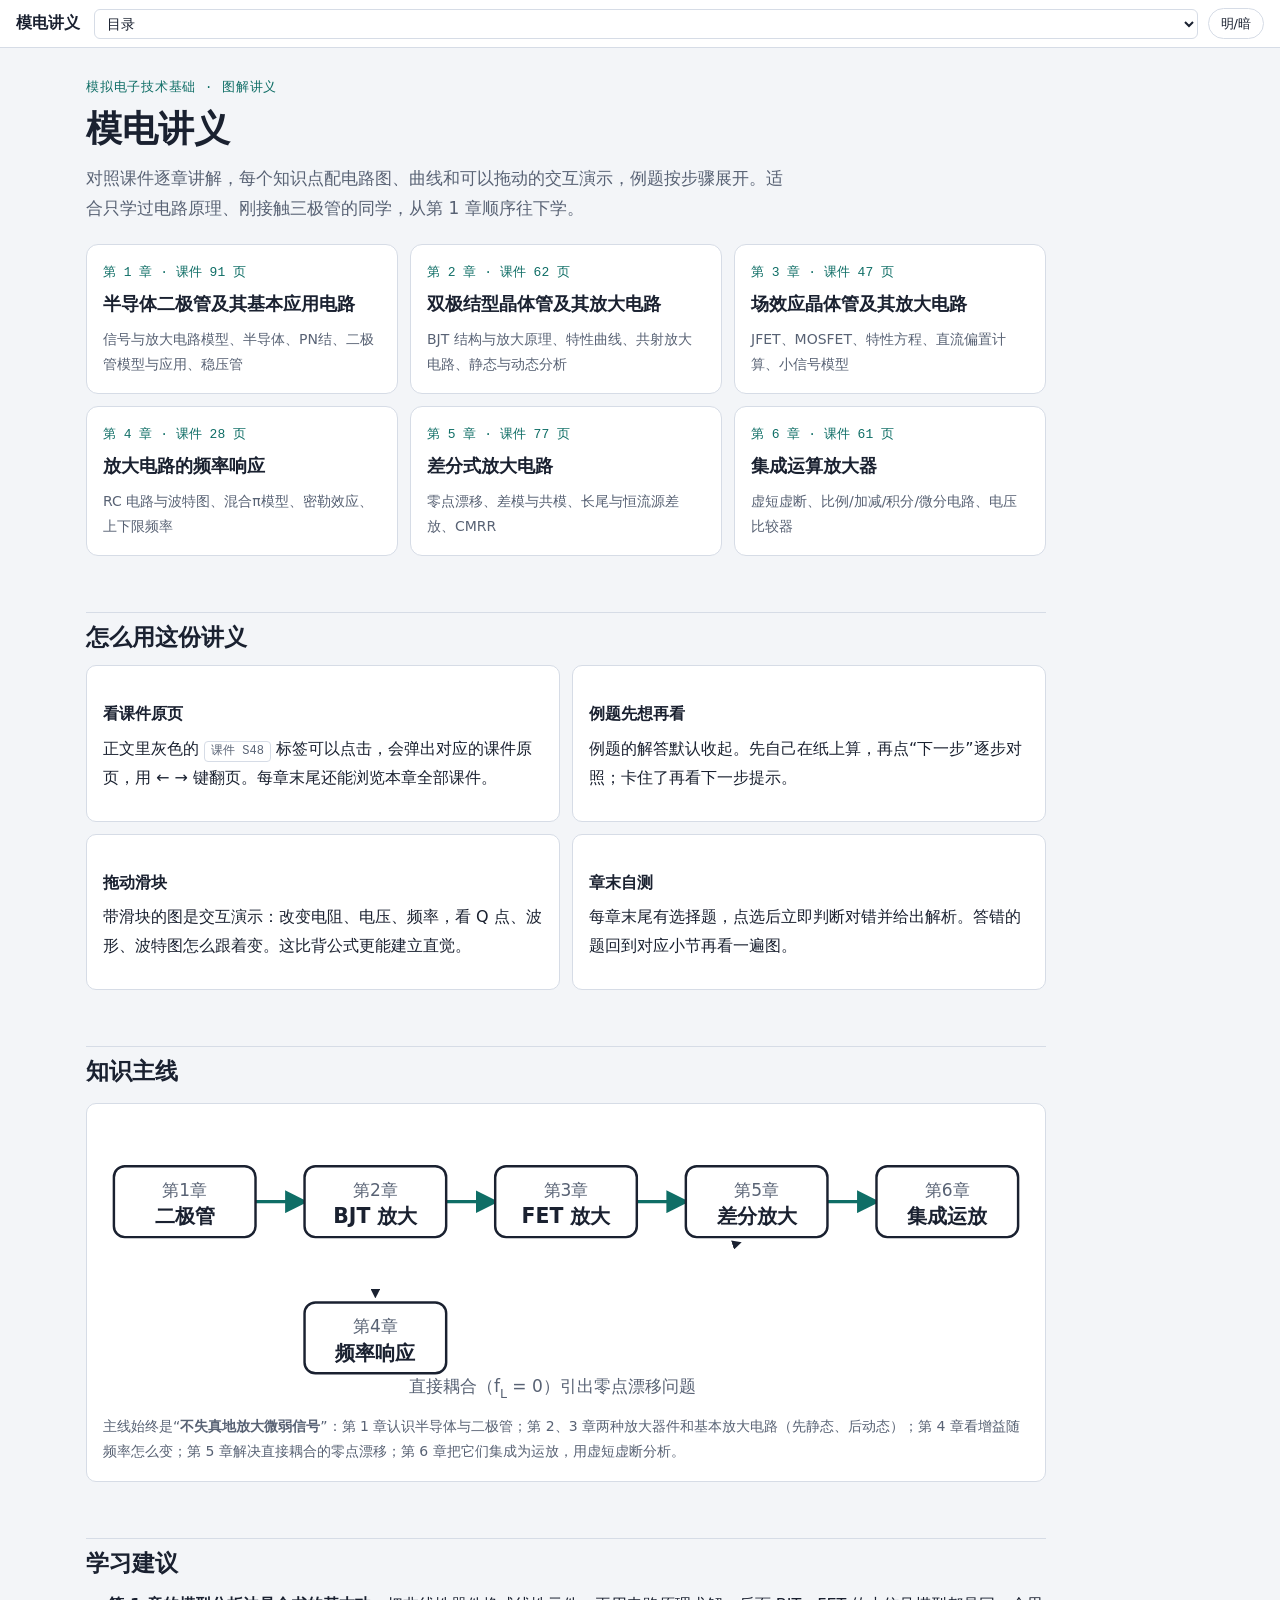
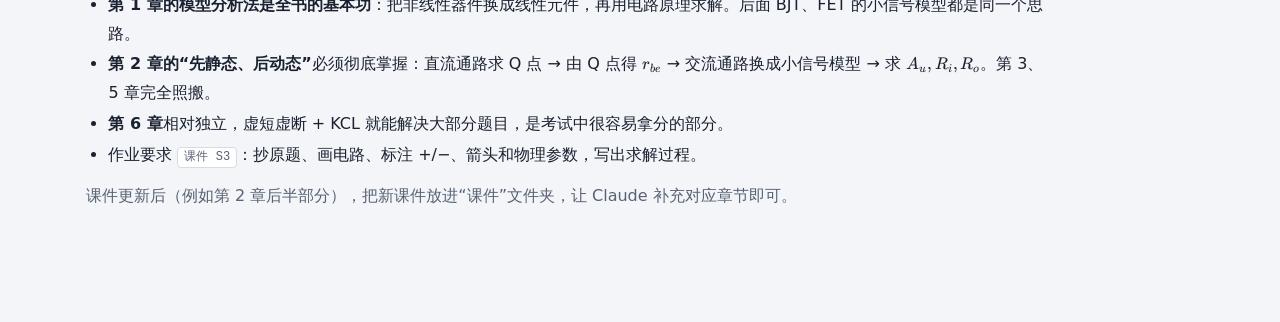
==== index.html @ 6a68a983 "添加模拟电子技术基础图解讲义（第1-6章）与课件原件" ====
<!doctype html>
<html lang="zh-CN">
<head>
<meta charset="utf-8">
<meta name="viewport" content="width=device-width,initial-scale=1">
<title>模电讲义 · 目录</title>
<link rel="stylesheet" href="assets/katex/katex.min.css">
<link rel="stylesheet" href="assets/style.css">
</head>
<body>
<div class="layout" style="grid-template-columns:minmax(0,1fr)">
<article style="max-width:960px">
<div class="eyebrow">模拟电子技术基础 · 图解讲义</div>
<h1>模电讲义</h1>
<p class="lead">对照课件逐章讲解，每个知识点配电路图、曲线和可以拖动的交互演示，例题按步骤展开。适合只学过电路原理、刚接触三极管的同学，从第 1 章顺序往下学。</p>

<div class="chgrid" id="chs"></div>

<h2 id="how">怎么用这份讲义</h2>
<div class="grid2">
<div class="panel"><h4>看课件原页</h4><p>正文里灰色的 <span class="src" style="cursor:default">课件 S48</span> 标签可以点击，会弹出对应的课件原页，用 ← → 键翻页。每章末尾还能浏览本章全部课件。</p></div>
<div class="panel"><h4>例题先想再看</h4><p>例题的解答默认收起。先自己在纸上算，再点“下一步”逐步对照；卡住了再看下一步提示。</p></div>
<div class="panel"><h4>拖动滑块</h4><p>带滑块的图是交互演示：改变电阻、电压、频率，看 Q 点、波形、波特图怎么跟着变。这比背公式更能建立直觉。</p></div>
<div class="panel"><h4>章末自测</h4><p>每章末尾有选择题，点选后立即判断对错并给出解析。答错的题回到对应小节再看一遍图。</p></div>
</div>

<h2 id="path">知识主线</h2>
<div class="panel fig"><svg id="road" class="wide" viewBox="0 0 680 210" role="img" aria-label="知识主线"></svg>
<div class="cap">主线始终是“<b>不失真地放大微弱信号</b>”：第 1 章认识半导体与二极管；第 2、3 章两种放大器件和基本放大电路（先静态、后动态）；第 4 章看增益随频率怎么变；第 5 章解决直接耦合的零点漂移；第 6 章把它们集成为运放，用虚短虚断分析。</div></div>

<h2 id="tips">学习建议</h2>
<ul>
<li><b>第 1 章的模型分析法是全书的基本功</b>：把非线性器件换成线性元件，再用电路原理求解。后面 BJT、FET 的小信号模型都是同一个思路。</li>
<li><b>第 2 章的“先静态、后动态”</b>必须彻底掌握：直流通路求 Q 点 → 由 Q 点得 \(r_{be}\) → 交流通路换成小信号模型 → 求 \(A_u, R_i, R_o\)。第 3、5 章完全照搬。</li>
<li><b>第 6 章</b>相对独立，虚短虚断 + KCL 就能解决大部分题目，是考试中很容易拿分的部分。</li>
<li>作业要求 <a class="src" data-s="1:3"></a>：抄原题、画电路、标注 +/−、箭头和物理参数，写出求解过程。</li>
</ul>
<p class="muted">课件更新后（例如第 2 章后半部分），把新课件放进“课件”文件夹，让 Claude 补充对应章节即可。</p>
</article>
</div>
<script src="assets/katex/katex.min.js"></script>
<script src="assets/katex/auto-render.min.js"></script>
<script src="assets/common.js"></script>
<script>
(function(){
document.getElementById('chs').innerHTML = CHAPTERS.map(function(c){
  return '<a class="chcard" href="' + c.file + '"><div class="no">第 ' + c.n + ' 章 · 课件 ' + c.slides + ' 页</div><h3>' + c.title + '</h3><p>' + c.desc + '</p></a>'; }).join('');
var s = new Sch('road');
var nodes = [[60, 60, '第1章', '二极管'], [200, 60, '第2章', 'BJT 放大'], [340, 60, '第3章', 'FET 放大'], [200, 160, '第4章', '频率响应'], [480, 60, '第5章', '差分放大'], [620, 60, '第6章', '集成运放']];
s.arrow(110, 60, 148, 60, '', 'acc'); s.arrow(250, 60, 288, 60, '', 'acc'); s.arrow(390, 60, 428, 60, '', 'acc'); s.arrow(530, 60, 568, 60, '', 'acc');
s.arrow(200, 88, 200, 130, '', 'ink'); s.arrow(254, 158, 468, 90, '', 'ink');
nodes.forEach(function(n){ mk('rect', {x:n[0] - 52, y:n[1] - 26, width:104, height:52, rx:8, class:'body'}, s.g); s.text(n[0], n[1] - 4, n[2], 'ts', 'middle'); s.text(n[0], n[1] + 16, n[3], 'tb', 'middle'); });
s.text(330, 200, '直接耦合（f_L = 0）引出零点漂移问题', 'ts', 'middle');
initPage(0);
})();
</script>
</body>
</html>
---- assets/style.css ----
/* 模电讲义 — shared styles
   Layout: sticky top bar (chapter switch) + left section TOC + one reading column (~780px) with wide figure panels */
:root{
  --bg:#f3f5f8; --surface:#ffffff; --surface2:#eef2f6; --ink:#1a2130; --muted:#586274; --line:#d6dce6;
  --accent:#0f6e66; --accent-soft:#e0f1ee;
  --blue:#2459d6; --red:#d0402a; --amber:#a95606; --violet:#6b46c1;
  --elec:#2459d6; --hole:#d0402a; --field:#a95606;
  --p-tint:#fbe8e4; --n-tint:#e4ecfb; --dep:#ffffff;
  --ok:#17803d; --bad:#c2362b; --warn-soft:#fff4dc;
  --f-body:"Microsoft YaHei","PingFang SC","Noto Sans SC","Hiragino Sans GB",system-ui,sans-serif;
  --f-mono:Consolas,"JetBrains Mono",ui-monospace,monospace;
}
@media (prefers-color-scheme: dark){:root:not([data-theme="light"]){
  --bg:#10141b; --surface:#18202a; --surface2:#1f2833; --ink:#e6e9ef; --muted:#9aa4b4; --line:#2d3644;
  --accent:#36c6b4; --accent-soft:#15302c;
  --blue:#79a5ff; --red:#ff8570; --amber:#f2a73a; --violet:#b89cff;
  --elec:#79a5ff; --hole:#ff8570; --field:#f2a73a;
  --p-tint:#35211e; --n-tint:#1b2840; --dep:#10141b;
  --ok:#4ccf7c; --bad:#ff7a6e; --warn-soft:#3a2f17; color-scheme:dark}}
:root[data-theme="dark"]{
  --bg:#10141b; --surface:#18202a; --surface2:#1f2833; --ink:#e6e9ef; --muted:#9aa4b4; --line:#2d3644;
  --accent:#36c6b4; --accent-soft:#15302c;
  --blue:#79a5ff; --red:#ff8570; --amber:#f2a73a; --violet:#b89cff;
  --elec:#79a5ff; --hole:#ff8570; --field:#f2a73a;
  --p-tint:#35211e; --n-tint:#1b2840; --dep:#10141b;
  --ok:#4ccf7c; --bad:#ff7a6e; --warn-soft:#3a2f17; color-scheme:dark}

*{box-sizing:border-box}
[hidden]{display:none!important}
html{scroll-padding-top:70px}
body{margin:0;background:var(--bg);color:var(--ink);font-family:var(--f-body);font-size:16px;line-height:1.8}
a{color:var(--accent)}
img{max-width:100%}

/* top bar */
.topbar{position:sticky;top:0;z-index:20;background:var(--surface);border-bottom:1px solid var(--line);
  display:flex;align-items:center;gap:10px;flex-wrap:wrap;padding:8px max(16px,env(safe-area-inset-left,0px))}
.topbar .home{font-weight:900;text-decoration:none;color:var(--ink);margin-right:4px;white-space:nowrap}
.topbar select{font:inherit;font-size:14px;padding:5px 8px;border:1px solid var(--line);border-radius:6px;background:var(--surface);color:var(--ink);max-width:100%;min-width:0;flex:1 1 220px}
.topbar .pn{display:flex;gap:6px;margin-left:auto}
.topbar .pn a{font-size:13px;text-decoration:none;border:1px solid var(--line);border-radius:999px;padding:3px 12px;color:var(--ink);white-space:nowrap}
.topbar .pn a:hover{border-color:var(--accent)}
.topbar .theme{font-size:13px}

/* layout */
.layout{display:grid;grid-template-columns:240px minmax(0,1fr);gap:32px;max-width:1140px;margin:0 auto;
  padding-left:max(16px,env(safe-area-inset-left,0px));padding-right:max(16px,env(safe-area-inset-right,0px))}
.toc{position:sticky;top:64px;align-self:start;max-height:calc(100vh - 80px);overflow:auto;padding-block:24px;font-size:14px;line-height:1.5}
.toc b{display:block;font-size:12px;letter-spacing:.08em;color:var(--muted);margin-bottom:8px}
.toc a{display:block;color:var(--muted);text-decoration:none;padding:5px 10px;border-left:2px solid var(--line)}
.toc a:hover{color:var(--ink)}
.toc a.on{color:var(--accent);border-left-color:var(--accent);font-weight:700}
article{padding-block:28px 100px;min-width:0;max-width:820px}
@media (max-width:900px){.layout{grid-template-columns:minmax(0,1fr)}.toc{display:none}}

/* type */
.eyebrow{font-family:var(--f-mono);font-size:13px;letter-spacing:.06em;color:var(--accent)}
h1{font-size:clamp(26px,4.5vw,36px);line-height:1.3;margin:6px 0 10px;font-weight:900;text-wrap:balance}
h2{font-size:23px;line-height:1.4;margin:56px 0 12px;font-weight:900;text-wrap:balance;padding-top:8px;border-top:1px solid var(--line)}
h2 .n{font-family:var(--f-mono);font-size:15px;color:var(--accent);font-weight:600;margin-right:10px}
h3{font-size:18px;margin:28px 0 8px}
h4{font-size:16px;margin:18px 0 6px}
p{margin:0 0 12px}
.lead{color:var(--muted);font-size:17px;max-width:65ch}
ul,ol{padding-left:1.4em;margin:0 0 12px}
li{margin:2px 0}
.muted{color:var(--muted)}
.mono{font-family:var(--f-mono)}
b.hl{color:var(--accent)}
.c-blue{color:var(--blue)} .c-red{color:var(--red)} .c-amber{color:var(--amber)}

/* blocks */
.panel{background:var(--surface);border:1px solid var(--line);border-radius:10px;padding:16px;margin:16px 0}
.fig{overflow-x:auto}
.fig svg{display:block;width:100%;height:auto}
.fig svg.wide{min-width:560px}
.fig svg:not(.wide){max-width:600px;margin-inline:auto}
.tbl td:first-child{white-space:nowrap}
.cap{font-size:14px;color:var(--muted);margin-top:8px}
.key{border-left:4px solid var(--accent);background:var(--accent-soft);padding:10px 14px;border-radius:0 8px 8px 0;margin:16px 0}
.key > b:first-child{color:var(--accent)}
.warn{border-left:4px solid var(--amber);background:var(--warn-soft);padding:10px 14px;border-radius:0 8px 8px 0;margin:16px 0}
.warn > b:first-child{color:var(--amber)}
.todo{border:1px dashed var(--line);border-radius:10px;padding:14px 16px;color:var(--muted);background:var(--surface2)}
.grid2{display:grid;grid-template-columns:repeat(2,minmax(0,1fr));gap:12px}
.grid3{display:grid;grid-template-columns:repeat(3,minmax(0,1fr));gap:12px}
@media (max-width:680px){.grid2,.grid3{grid-template-columns:minmax(0,1fr)}}
.grid2 > .panel,.grid3 > .panel{margin:0}
.formula{background:var(--surface);border:1px solid var(--line);border-radius:10px;padding:6px 14px;margin:14px 0;overflow-x:auto}
.formula.boxed{border:2px solid var(--accent)}
table{border-collapse:collapse;width:100%;font-size:15px}
th,td{border-bottom:1px solid var(--line);padding:8px;text-align:left;vertical-align:top}
th{color:var(--muted);font-weight:500;font-size:14px}
.tbl{overflow-x:auto;background:var(--surface);border:1px solid var(--line);border-radius:10px;padding:6px 10px;margin:16px 0}
.katex{font-size:1.06em}
.katex-display{margin:.6em 0;overflow-x:auto;overflow-y:hidden;padding:2px 0}

/* slide refs + figures */
.src{font-family:var(--f-mono);font-size:12px;color:var(--muted);background:var(--surface);border:1px solid var(--line);border-radius:4px;padding:0 6px;white-space:nowrap;cursor:zoom-in;text-decoration:none;line-height:1.6;display:inline-block}
.src:hover{border-color:var(--accent);color:var(--accent)}
.shots{display:grid;grid-template-columns:repeat(auto-fit,minmax(220px,1fr));gap:12px;margin:14px 0}
.shots figure{margin:0}
.shots img{border:1px solid var(--line);border-radius:6px;display:block;background:#fff;cursor:zoom-in;width:100%}
.shots figcaption{font-size:12px;color:var(--muted);margin-top:4px}
details.gallery{margin-top:40px}
details.gallery summary{cursor:pointer;font-weight:700}
.gal{display:grid;grid-template-columns:repeat(auto-fill,minmax(150px,1fr));gap:8px;margin-top:12px}
.gal img{border:1px solid var(--line);border-radius:4px;cursor:zoom-in;display:block;width:100%;background:#fff}
.gal span{font-size:11px;color:var(--muted)}
.lightbox{position:fixed;inset:0;z-index:50;background:rgba(10,14,20,.88);display:flex;flex-direction:column;align-items:center;justify-content:center;gap:10px;padding:16px}
.lightbox img{max-width:min(1280px,96vw);max-height:84vh;background:#fff;border-radius:6px}
.lightbox .bar{display:flex;gap:10px;align-items:center;color:#fff;font-size:14px}
.lightbox button{background:#fff;color:#111;border:0}

/* controls */
button{font:inherit;font-size:14px;border:1px solid var(--line);background:var(--surface);color:var(--ink);border-radius:999px;padding:5px 14px;cursor:pointer}
button:hover{border-color:var(--accent)}
button:focus-visible,input:focus-visible,select:focus-visible,a:focus-visible{outline:2px solid var(--accent);outline-offset:2px}
button.on{background:var(--accent);border-color:var(--accent);color:var(--surface)}
button:disabled{opacity:.45;cursor:default}
.btns{display:flex;flex-wrap:wrap;gap:8px;margin:8px 0}
.ctl{display:grid;grid-template-columns:auto minmax(0,1fr) auto;gap:6px 12px;align-items:center;margin:6px 0;font-size:15px}
.ctl input[type=range]{width:100%;accent-color:var(--accent)}
.ctl output{font-family:var(--f-mono);min-width:6.5em;text-align:right}
.readout{font-family:var(--f-mono);font-size:15px;display:flex;flex-wrap:wrap;gap:4px 18px;margin:8px 0}
.state{font-family:var(--f-body);font-weight:700;padding:0 10px;border-radius:999px;border:1px solid currentColor}

/* worked example */
.ex{background:var(--surface);border:1px solid var(--line);border-radius:12px;padding:16px 18px;margin:20px 0}
.ex > .exh{font-weight:900;margin-bottom:6px;display:flex;gap:10px;align-items:baseline;flex-wrap:wrap}
.ex > .exh .tag{font-family:var(--f-mono);font-size:12px;font-weight:600;color:var(--surface);background:var(--accent);border-radius:4px;padding:0 6px}
.reveal .rs{border-top:1px dashed var(--line);padding-top:10px;margin-top:10px}
.reveal .rs .sn{font-family:var(--f-mono);font-size:12px;color:var(--accent);font-weight:600;margin-right:6px}
.reveal .rctl{display:flex;gap:8px;flex-wrap:wrap;margin-top:12px}

/* tabs */
.tabbar{display:flex;gap:6px;flex-wrap:wrap;margin-bottom:10px}

/* quiz */
.q{margin:14px 0;padding:14px 16px;border:1px solid var(--line);border-radius:10px;background:var(--surface)}
.q .qt{font-weight:700;margin-bottom:8px}
.q .opts{display:flex;flex-wrap:wrap;gap:8px}
.q button.right{background:var(--ok);border-color:var(--ok);color:var(--surface)}
.q button.wrong{background:var(--bad);border-color:var(--bad);color:var(--surface)}
.q .qex{margin-top:10px;font-size:15px}
.q .qhint{margin-top:10px;font-size:14px;color:var(--bad)}

/* index */
.chgrid{display:grid;grid-template-columns:repeat(auto-fill,minmax(240px,1fr));gap:12px;margin-top:20px}
.chcard{display:block;text-decoration:none;color:var(--ink);background:var(--surface);border:1px solid var(--line);border-radius:12px;padding:16px}
.chcard:hover{border-color:var(--accent)}
.chcard .no{font-family:var(--f-mono);color:var(--accent);font-size:13px}
.chcard h3{margin:4px 0 6px;font-size:18px}
.chcard p{font-size:14px;color:var(--muted);margin:0}

/* SVG schematic + plot classes */
svg text{font-family:var(--f-body)}
.w{stroke:var(--ink);stroke-width:1.8;fill:none;stroke-linecap:round;stroke-linejoin:round}
.w2{stroke:var(--ink);stroke-width:3;fill:none}
.wthin{stroke:var(--ink);stroke-width:1.2;fill:none}
.body{fill:var(--surface);stroke:var(--ink);stroke-width:1.8}
.solid{fill:var(--ink);stroke:var(--ink);stroke-width:1.4}
.node{fill:var(--ink)}
.term{fill:var(--surface);stroke:var(--ink);stroke-width:1.5}
.t{fill:var(--ink);font-size:14px}
.ts{fill:var(--muted);font-size:12.5px}
.tb{fill:var(--ink);font-size:15px;font-weight:700}
.tval{fill:var(--accent);font-size:13.5px;font-weight:700}
.tred{fill:var(--red);font-size:13.5px;font-weight:700}
.tblue{fill:var(--blue);font-size:13.5px;font-weight:700}
.tamber{fill:var(--amber);font-size:13.5px;font-weight:700}
.pm{fill:var(--red);font-size:15px;font-weight:700}
.arr-red{stroke:var(--red);stroke-width:2;fill:none}
.arr-blue{stroke:var(--blue);stroke-width:2;fill:none}
.arr-acc{stroke:var(--accent);stroke-width:2.4;fill:none}
.arr-amber{stroke:var(--amber);stroke-width:2.4;fill:none}
.path-hl{stroke:var(--accent);stroke-width:6;fill:none;opacity:.3;stroke-linecap:round;stroke-linejoin:round}
.path-hl2{stroke:var(--red);stroke-width:6;fill:none;opacity:.28;stroke-linecap:round;stroke-linejoin:round}
.box-dash{fill:none;stroke:var(--muted);stroke-dasharray:5 4;stroke-width:1.3}
.mk-ink{fill:var(--ink)} .mk-red{fill:var(--red)} .mk-blue{fill:var(--blue)} .mk-acc{fill:var(--accent)} .mk-amber{fill:var(--amber)}
.axis{stroke:var(--ink);stroke-width:1.3;fill:none}
.grid{stroke:var(--line);stroke-width:1}
.cv{stroke:var(--accent);stroke-width:2.6;fill:none}
.cv2{stroke:var(--blue);stroke-width:2.2;fill:none}
.cv3{stroke:var(--red);stroke-width:2.2;fill:none}
.cv4{stroke:var(--amber);stroke-width:2.2;fill:none}
.cvthin{stroke:var(--muted);stroke-width:1.5;fill:none}
.cvdash{stroke:var(--muted);stroke-width:1.3;fill:none;stroke-dasharray:5 4}
.zone{fill:var(--accent-soft)}
.zone-red{fill:var(--p-tint)}
.zone-blue{fill:var(--n-tint)}
.dot{fill:var(--red);stroke:var(--surface);stroke-width:2}
.p-reg{fill:var(--p-tint)} .n-reg{fill:var(--n-tint)} .dep{fill:var(--dep);stroke:var(--line);stroke-dasharray:4 3}
.junc{stroke:var(--muted);stroke-width:1.5;stroke-dasharray:6 4}
.ion{fill:var(--surface);stroke:var(--ink);stroke-width:1.5}
.ionmark{stroke:var(--ink);stroke-width:1.8}
.hole{fill:var(--surface);stroke:var(--hole);stroke-width:2.2}
.elec{fill:var(--elec)}
.atom{fill:var(--surface);stroke:var(--ink);stroke-width:1.6}
.bond{stroke:var(--muted);stroke-width:1.4}
.atom-p{fill:var(--n-tint);stroke:var(--elec);stroke-width:2}
.atom-b{fill:var(--p-tint);stroke:var(--hole);stroke-width:2}
.oxide{fill:var(--warn-soft);stroke:var(--amber);stroke-width:1.2}
.metal{fill:var(--surface2);stroke:var(--ink);stroke-width:1.4}
.chan{fill:var(--n-tint);stroke:var(--blue);stroke-width:1.2}
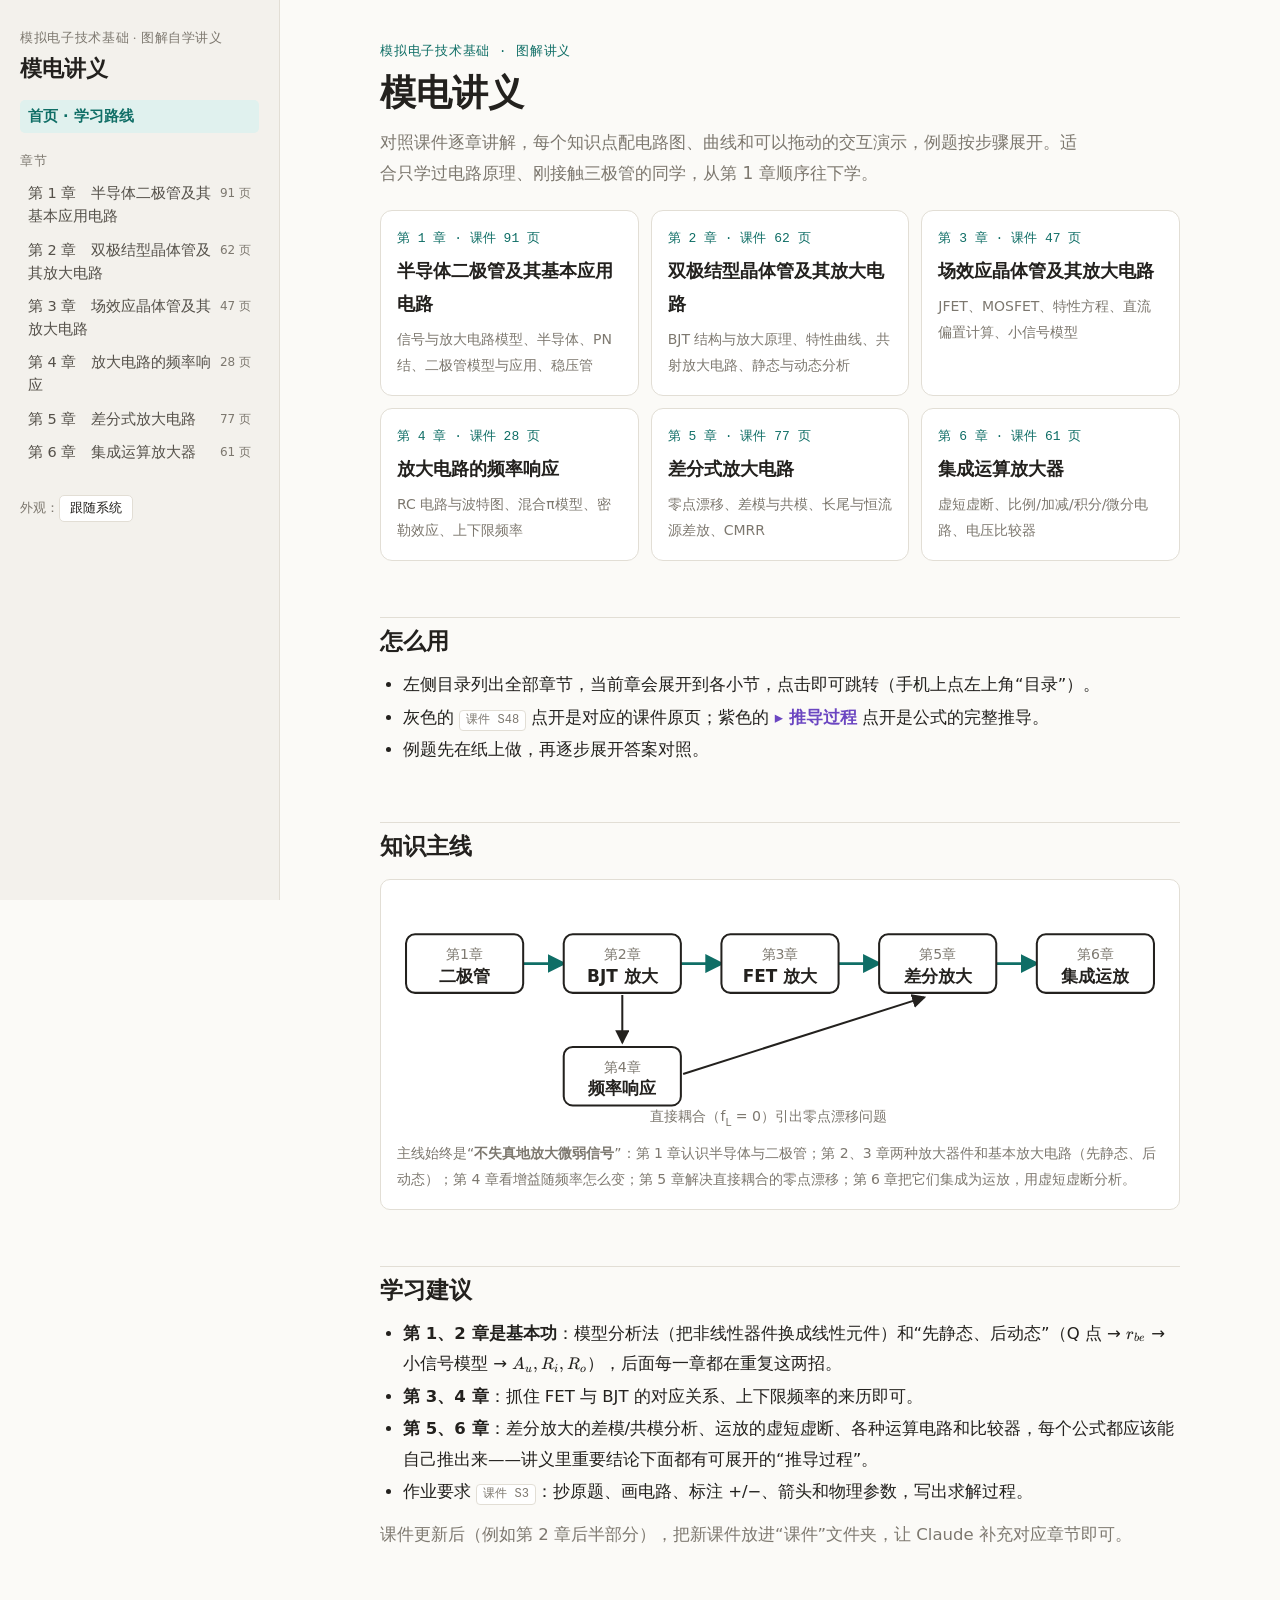
==== commit 770d71db: "讲义改版：左侧目录布局、手机适配、统一箭头约定、修复标注重叠与下标，补充第2/5/6章推导 - 侧边栏常驻全部章节（当前章展开到小节），正文居中，手机端顶部“目录”按钮 - 手机：图片缩放不截断、点图" ====
--- a/index.html
+++ b/index.html
@@ -8,21 +8,20 @@
 <link rel="stylesheet" href="assets/style.css">
 </head>
 <body>
-<div class="layout" style="grid-template-columns:minmax(0,1fr)">
-<article style="max-width:960px">
+<div class="layout">
+<article>
 <div class="eyebrow">模拟电子技术基础 · 图解讲义</div>
 <h1>模电讲义</h1>
 <p class="lead">对照课件逐章讲解，每个知识点配电路图、曲线和可以拖动的交互演示，例题按步骤展开。适合只学过电路原理、刚接触三极管的同学，从第 1 章顺序往下学。</p>
 
 <div class="chgrid" id="chs"></div>
 
-<h2 id="how">怎么用这份讲义</h2>
-<div class="grid2">
-<div class="panel"><h4>看课件原页</h4><p>正文里灰色的 <span class="src" style="cursor:default">课件 S48</span> 标签可以点击，会弹出对应的课件原页，用 ← → 键翻页。每章末尾还能浏览本章全部课件。</p></div>
-<div class="panel"><h4>例题先想再看</h4><p>例题的解答默认收起。先自己在纸上算，再点“下一步”逐步对照；卡住了再看下一步提示。</p></div>
-<div class="panel"><h4>拖动滑块</h4><p>带滑块的图是交互演示：改变电阻、电压、频率，看 Q 点、波形、波特图怎么跟着变。这比背公式更能建立直觉。</p></div>
-<div class="panel"><h4>章末自测</h4><p>每章末尾有选择题，点选后立即判断对错并给出解析。答错的题回到对应小节再看一遍图。</p></div>
-</div>
+<h2 id="how">怎么用</h2>
+<ul>
+<li>左侧目录列出全部章节，当前章会展开到各小节，点击即可跳转（手机上点左上角“目录”）。</li>
+<li>灰色的 <span class="src" style="cursor:default">课件 S48</span> 点开是对应的课件原页；紫色的 <b style="color:var(--violet)">▸ 推导过程</b> 点开是公式的完整推导。</li>
+<li>例题先在纸上做，再逐步展开答案对照。</li>
+</ul>
 
 <h2 id="path">知识主线</h2>
 <div class="panel fig"><svg id="road" class="wide" viewBox="0 0 680 210" role="img" aria-label="知识主线"></svg>
@@ -30,9 +29,9 @@
 
 <h2 id="tips">学习建议</h2>
 <ul>
-<li><b>第 1 章的模型分析法是全书的基本功</b>：把非线性器件换成线性元件，再用电路原理求解。后面 BJT、FET 的小信号模型都是同一个思路。</li>
-<li><b>第 2 章的“先静态、后动态”</b>必须彻底掌握：直流通路求 Q 点 → 由 Q 点得 \(r_{be}\) → 交流通路换成小信号模型 → 求 \(A_u, R_i, R_o\)。第 3、5 章完全照搬。</li>
-<li><b>第 6 章</b>相对独立，虚短虚断 + KCL 就能解决大部分题目，是考试中很容易拿分的部分。</li>
+<li><b>第 1、2 章是基本功</b>：模型分析法（把非线性器件换成线性元件）和“先静态、后动态”（Q 点 → \(r_{be}\) → 小信号模型 → \(A_u, R_i, R_o\)），后面每一章都在重复这两招。</li>
+<li><b>第 3、4 章</b>：抓住 FET 与 BJT 的对应关系、上下限频率的来历即可。</li>
+<li><b>第 5、6 章</b>：差分放大的差模/共模分析、运放的虚短虚断、各种运算电路和比较器，每个公式都应该能自己推出来——讲义里重要结论下面都有可展开的“推导过程”。</li>
 <li>作业要求 <a class="src" data-s="1:3"></a>：抄原题、画电路、标注 +/−、箭头和物理参数，写出求解过程。</li>
 </ul>
 <p class="muted">课件更新后（例如第 2 章后半部分），把新课件放进“课件”文件夹，让 Claude 补充对应章节即可。</p>
@@ -44,7 +43,7 @@
 <script>
 (function(){
 document.getElementById('chs').innerHTML = CHAPTERS.map(function(c){
-  return '<a class="chcard" href="' + c.file + '"><div class="no">第 ' + c.n + ' 章 · 课件 ' + c.slides + ' 页</div><h3>' + c.title + '</h3><p>' + c.desc + '</p></a>'; }).join('');
+  return '<a class="chcard" href="' + c.file + '"><div class="no">第 ' + c.n + ' 章 · 课件 ' + c.slides + ' 页' + '</div><h3>' + c.title + '</h3><p>' + c.desc + '</p></a>'; }).join('');
 var s = new Sch('road');
 var nodes = [[60, 60, '第1章', '二极管'], [200, 60, '第2章', 'BJT 放大'], [340, 60, '第3章', 'FET 放大'], [200, 160, '第4章', '频率响应'], [480, 60, '第5章', '差分放大'], [620, 60, '第6章', '集成运放']];
 s.arrow(110, 60, 148, 60, '', 'acc'); s.arrow(250, 60, 288, 60, '', 'acc'); s.arrow(390, 60, 428, 60, '', 'acc'); s.arrow(530, 60, 568, 60, '', 'acc');
--- a/assets/style.css
+++ b/assets/style.css
@@ -1,57 +1,86 @@
 /* 模电讲义 — shared styles
    Layout: sticky top bar (chapter switch) + left section TOC + one reading column (~780px) with wide figure panels */
 :root{
-  --bg:#f3f5f8; --surface:#ffffff; --surface2:#eef2f6; --ink:#1a2130; --muted:#586274; --line:#d6dce6;
+  --bg:#fbfaf7; --bg-side:#f3f1ec; --surface:#ffffff; --surface2:#f1eee7; --ink:#23211e; --ink2:#55514a; --muted:#7d786f; --line:#e2ded5;
   --accent:#0f6e66; --accent-soft:#e0f1ee;
   --blue:#2459d6; --red:#d0402a; --amber:#a95606; --violet:#6b46c1;
   --elec:#2459d6; --hole:#d0402a; --field:#a95606;
   --p-tint:#fbe8e4; --n-tint:#e4ecfb; --dep:#ffffff;
   --ok:#17803d; --bad:#c2362b; --warn-soft:#fff4dc;
   --f-body:"Microsoft YaHei","PingFang SC","Noto Sans SC","Hiragino Sans GB",system-ui,sans-serif;
+  --f-serif:"Noto Serif SC","Source Han Serif SC","Source Han Serif CN","Songti SC","STSong","SimSun",serif;
   --f-mono:Consolas,"JetBrains Mono",ui-monospace,monospace;
 }
 @media (prefers-color-scheme: dark){:root:not([data-theme="light"]){
-  --bg:#10141b; --surface:#18202a; --surface2:#1f2833; --ink:#e6e9ef; --muted:#9aa4b4; --line:#2d3644;
+  --bg:#1b1a18; --bg-side:#222120; --surface:#232220; --surface2:#2a2826; --ink:#e9e5dc; --ink2:#bdb7ab; --muted:#8c867b; --line:#3a3733;
   --accent:#36c6b4; --accent-soft:#15302c;
   --blue:#79a5ff; --red:#ff8570; --amber:#f2a73a; --violet:#b89cff;
   --elec:#79a5ff; --hole:#ff8570; --field:#f2a73a;
-  --p-tint:#35211e; --n-tint:#1b2840; --dep:#10141b;
+  --p-tint:#35211e; --n-tint:#1b2840; --dep:#1b1a18;
   --ok:#4ccf7c; --bad:#ff7a6e; --warn-soft:#3a2f17; color-scheme:dark}}
 :root[data-theme="dark"]{
-  --bg:#10141b; --surface:#18202a; --surface2:#1f2833; --ink:#e6e9ef; --muted:#9aa4b4; --line:#2d3644;
+  --bg:#1b1a18; --bg-side:#222120; --surface:#232220; --surface2:#2a2826; --ink:#e9e5dc; --ink2:#bdb7ab; --muted:#8c867b; --line:#3a3733;
   --accent:#36c6b4; --accent-soft:#15302c;
   --blue:#79a5ff; --red:#ff8570; --amber:#f2a73a; --violet:#b89cff;
   --elec:#79a5ff; --hole:#ff8570; --field:#f2a73a;
-  --p-tint:#35211e; --n-tint:#1b2840; --dep:#10141b;
+  --p-tint:#35211e; --n-tint:#1b2840; --dep:#1b1a18;
   --ok:#4ccf7c; --bad:#ff7a6e; --warn-soft:#3a2f17; color-scheme:dark}
 
 *{box-sizing:border-box}
 [hidden]{display:none!important}
-html{scroll-padding-top:70px}
-body{margin:0;background:var(--bg);color:var(--ink);font-family:var(--f-body);font-size:16px;line-height:1.8}
+body{margin:0;background:var(--bg);color:var(--ink);font-family:var(--f-body);font-size:16.5px;line-height:1.85}
+h1,h2,h3,h4{font-family:var(--f-serif)}
 a{color:var(--accent)}
 img{max-width:100%}
 
-/* top bar */
-.topbar{position:sticky;top:0;z-index:20;background:var(--surface);border-bottom:1px solid var(--line);
-  display:flex;align-items:center;gap:10px;flex-wrap:wrap;padding:8px max(16px,env(safe-area-inset-left,0px))}
-.topbar .home{font-weight:900;text-decoration:none;color:var(--ink);margin-right:4px;white-space:nowrap}
-.topbar select{font:inherit;font-size:14px;padding:5px 8px;border:1px solid var(--line);border-radius:6px;background:var(--surface);color:var(--ink);max-width:100%;min-width:0;flex:1 1 220px}
-.topbar .pn{display:flex;gap:6px;margin-left:auto}
-.topbar .pn a{font-size:13px;text-decoration:none;border:1px solid var(--line);border-radius:999px;padding:3px 12px;color:var(--ink);white-space:nowrap}
-.topbar .pn a:hover{border-color:var(--accent)}
-.topbar .theme{font-size:13px}
-
-/* layout */
-.layout{display:grid;grid-template-columns:240px minmax(0,1fr);gap:32px;max-width:1140px;margin:0 auto;
-  padding-left:max(16px,env(safe-area-inset-left,0px));padding-right:max(16px,env(safe-area-inset-right,0px))}
-.toc{position:sticky;top:64px;align-self:start;max-height:calc(100vh - 80px);overflow:auto;padding-block:24px;font-size:14px;line-height:1.5}
-.toc b{display:block;font-size:12px;letter-spacing:.08em;color:var(--muted);margin-bottom:8px}
-.toc a{display:block;color:var(--muted);text-decoration:none;padding:5px 10px;border-left:2px solid var(--line)}
-.toc a:hover{color:var(--ink)}
-.toc a.on{color:var(--accent);border-left-color:var(--accent);font-weight:700}
-article{padding-block:28px 100px;min-width:0;max-width:820px}
-@media (max-width:900px){.layout{grid-template-columns:minmax(0,1fr)}.toc{display:none}}
+/* sidebar layout (after the Marxist-course notes: book title + chapter list on the left, no top bar on desktop) */
+:root{--sb-w:280px}
+html{scroll-padding-top:24px}
+body{-webkit-text-size-adjust:100%}
+.sidebar{position:fixed;top:0;bottom:0;left:0;width:var(--sb-w);z-index:20;overflow-y:auto;background:var(--bg-side);
+  border-right:1px solid var(--line);padding:28px 20px 40px;font-size:14.5px;line-height:1.6}
+.sidebar a{text-decoration:none}
+.sb-book{font-family:var(--f-serif);font-size:13px;color:var(--muted);letter-spacing:.05em}
+.sb-title{display:block;font-family:var(--f-serif);font-size:22px;font-weight:700;color:var(--ink)!important;margin:2px 0 14px}
+.sb-home{display:block;padding:5px 8px;border-radius:5px;color:var(--ink2)}
+.sb-home:hover{background:var(--surface2)}
+.sb-home.on{background:var(--accent-soft);color:var(--accent);font-weight:600}
+.sb-group-t{margin:18px 0 6px;font-size:12.5px;color:var(--muted);letter-spacing:.08em}
+.sb-group-t.hot{color:var(--accent);font-weight:700}
+.sidebar ol{list-style:none;margin:0;padding:0}
+.sidebar li{margin:0}
+.sb-ch{display:flex;justify-content:space-between;gap:8px;padding:5px 8px;border-radius:5px;color:var(--ink2)}
+.sb-ch:hover{background:var(--surface2)}
+.sb-ch .r{color:var(--muted);font-size:12px;white-space:nowrap;padding-top:2px}
+.sidebar li.cur > .sb-ch{background:var(--accent-soft);color:var(--accent);font-weight:600}
+.sb-secs{margin:4px 0 8px 12px;border-left:1px solid var(--line)}
+.sb-secs a{display:flex;gap:6px;padding:3px 10px;font-size:13.5px;color:var(--muted)}
+.sb-secs a:hover{color:var(--ink)}
+.sb-secs a.on{color:var(--accent);font-weight:600}
+.sb-secs .sn{font-family:var(--f-mono);font-size:12px;padding-top:1px;white-space:nowrap}
+.sb-tools{margin-top:26px;font-size:13px;color:var(--muted)}
+.sb-tools button{font-size:13px;padding:2px 10px;border-radius:5px}
+.lv{font-size:11px;font-weight:600;border-radius:4px;padding:0 5px;white-space:nowrap;line-height:1.6}
+.lv-key{color:var(--surface);background:var(--accent)}
+.lv-lite{color:var(--muted);border:1px solid var(--line)}
+.topbar,.sb-mask{display:none}
+
+.layout{margin-left:var(--sb-w);padding:40px 48px 0}
+article{padding-block:0 80px;min-width:0;max-width:800px;margin:0 auto}
+.page-nav{display:flex;justify-content:space-between;gap:16px;margin-top:72px;padding-top:20px;border-top:1px solid var(--line);font-size:15px}
+.page-nav a{text-decoration:none;max-width:48%}
+.page-nav a small{display:block;font-size:12px;color:var(--muted)}
+.page-nav .nx{text-align:right;margin-left:auto}
+@media (max-width:900px){
+  .sidebar{transform:translateX(-100%);transition:transform .2s;z-index:40;width:86%;max-width:320px}
+  body.sb-open .sidebar{transform:none;box-shadow:0 0 30px rgba(0,0,0,.18)}
+  body.sb-open .sb-mask{display:block;position:fixed;inset:0;z-index:35;background:rgba(0,0,0,.25)}
+  .topbar{display:flex;align-items:center;gap:12px;position:sticky;top:0;z-index:30;background:var(--bg);border-bottom:1px solid var(--line);padding:8px 14px;font-size:14px}
+  .topbar button{font-size:14px;border-radius:5px;padding:2px 12px}
+  .topbar span{color:var(--ink2);overflow:hidden;white-space:nowrap;text-overflow:ellipsis;min-width:0}
+  html{scroll-padding-top:56px}
+  .layout{margin-left:0;padding:20px 24px 0}
+}
 
 /* type */
 .eyebrow{font-family:var(--f-mono);font-size:13px;letter-spacing:.06em;color:var(--accent)}
@@ -73,7 +102,6 @@
 .panel{background:var(--surface);border:1px solid var(--line);border-radius:10px;padding:16px;margin:16px 0}
 .fig{overflow-x:auto}
 .fig svg{display:block;width:100%;height:auto}
-.fig svg.wide{min-width:560px}
 .fig svg:not(.wide){max-width:600px;margin-inline:auto}
 .tbl td:first-child{white-space:nowrap}
 .cap{font-size:14px;color:var(--muted);margin-top:8px}
@@ -203,3 +231,70 @@
 .oxide{fill:var(--warn-soft);stroke:var(--amber);stroke-width:1.2}
 .metal{fill:var(--surface2);stroke:var(--ink);stroke-width:1.4}
 .chan{fill:var(--n-tint);stroke:var(--blue);stroke-width:1.2}
+
+/* level note at top of a chapter */
+.level{display:flex;gap:10px;align-items:baseline;border:1px solid var(--line);border-radius:8px;padding:8px 14px;margin:12px 0;background:var(--surface);font-size:15px}
+.level .lv{font-size:12px}
+
+/* collapsible derivation */
+details.deriv{border:1px solid var(--line);border-left:4px solid var(--violet);border-radius:0 8px 8px 0;background:var(--surface);margin:10px 0 16px;padding:0 14px}
+details.deriv > summary{cursor:pointer;padding:8px 0;font-weight:700;color:var(--violet);list-style:none}
+details.deriv > summary::-webkit-details-marker{display:none}
+details.deriv > summary::before{content:'▸';display:inline-block;width:1.1em;transition:transform .15s}
+details.deriv[open] > summary::before{transform:rotate(90deg)}
+details.deriv > summary .hint{font-weight:400;color:var(--muted);font-size:13px;margin-left:6px}
+details.deriv[open]{padding-bottom:10px}
+details.deriv .step{display:grid;grid-template-columns:auto minmax(0,1fr);gap:4px 10px;align-items:baseline;margin:6px 0}
+details.deriv .step > b{font-size:14px;color:var(--violet);white-space:nowrap}
+/* misconception + think boxes */
+.myth{border-left:4px solid var(--red);background:var(--p-tint);padding:10px 14px;border-radius:0 8px 8px 0;margin:16px 0}
+.myth > b:first-child{color:var(--red)}
+.think{border-left:4px solid var(--blue);background:var(--n-tint);padding:10px 14px;border-radius:0 8px 8px 0;margin:16px 0}
+.think > b:first-child{color:var(--blue)}
+sub,sup{font-size:.72em;line-height:0}
+.legend{display:flex;flex-wrap:wrap;gap:4px 16px;font-size:13px;color:var(--muted);margin-top:6px}
+.legend i{display:inline-block;width:22px;height:0;border-top:2.4px solid;vertical-align:middle;margin-right:6px;position:relative}
+.legend i.cur{border-color:var(--red)} .legend i.ele{border-color:var(--blue);border-top-style:dashed}
+.arr-e{stroke:var(--blue);stroke-width:2;fill:none;stroke-dasharray:7 4}
+
+/* figures zoom (phones) */
+.figzoom{position:fixed;inset:0;z-index:60;background:var(--surface);overflow:auto;padding:52px 12px 20px}
+.figzoom svg{display:block;width:max(100%,720px);height:auto;margin:0 auto}
+.figzoom .fzbar{position:fixed;top:0;left:0;right:0;height:44px;display:flex;align-items:center;justify-content:space-between;padding:0 12px;background:var(--surface);border-bottom:1px solid var(--line);font-size:13px;color:var(--muted)}
+.fig .zoomhint{display:none}
+
+/* phones */
+@media (max-width:700px){
+  body{font-size:15.5px;line-height:1.75}
+  .layout{padding:16px 14px 0}
+  h1{font-size:25px}
+  h2{font-size:20px;margin-top:40px}
+  h3{font-size:17px}
+  .lead{font-size:15.5px}
+  .panel,.ex{padding:12px 10px;border-radius:8px}
+  .key,.warn,.myth,.think{padding:8px 10px}
+  details.deriv{padding:0 10px}
+  .tbl{padding:4px 6px}
+  table{font-size:14px}
+  th,td{padding:6px 5px}
+  .tabbar{flex-wrap:nowrap;overflow-x:auto;gap:4px;margin-inline:-2px;padding-bottom:2px;scrollbar-width:none}
+  .tabbar::-webkit-scrollbar{display:none}
+  .tabbar button{flex:0 0 auto;font-size:13px;padding:3px 10px}
+  .btns button,.reveal .rctl button,.q .opts button{font-size:13px;padding:4px 10px}
+  .ctl{grid-template-columns:auto minmax(0,1fr);font-size:14px}
+  .ctl output{grid-column:1 / -1;text-align:left;min-width:0;margin-top:-6px;font-size:13px}
+  .readout{font-size:13px;gap:2px 12px}
+  .src{font-size:11px;padding:0 4px}
+  .shots{grid-template-columns:repeat(2,minmax(0,1fr));gap:8px}
+  .fig .zoomhint{display:block;font-size:12px;color:var(--muted);text-align:right;margin-top:2px}
+  .fig svg{cursor:zoom-in}
+  .page-nav a{font-size:14px}
+  .katex-display .katex{white-space:normal}
+  .lightbox{padding:8px}
+  .lightbox .bar{flex-wrap:wrap;justify-content:center}
+}
+
+/* long inline formulas may break between terms instead of pushing the page wider */
+.katex{white-space:normal}
+.arr-ink{stroke:var(--ink);stroke-width:1.8;fill:none}
+.katex{position:relative}
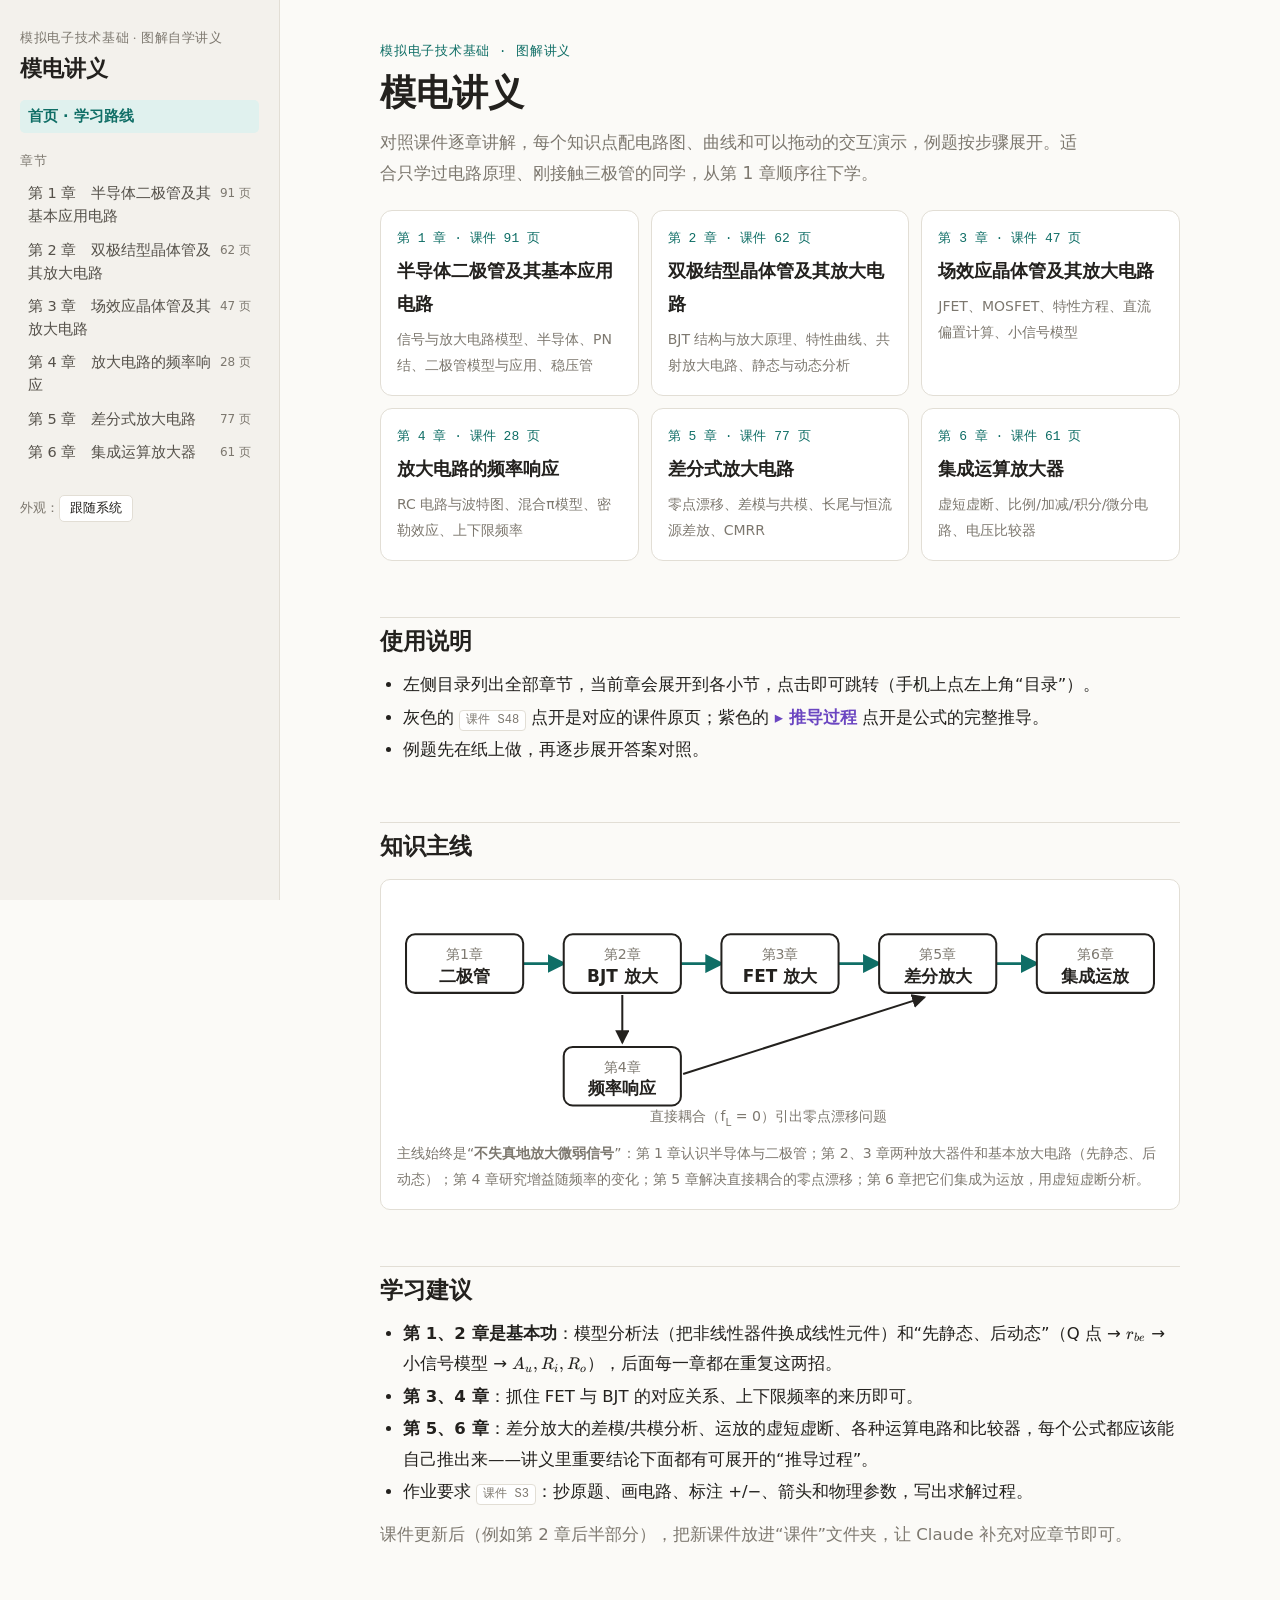
==== commit 0f87cab2: "更新了已知的一些问题 Co-Authored-By: Claude Opus 5.5 <noreply@anthropic.com>" ====
--- a/index.html
+++ b/index.html
@@ -16,7 +16,7 @@
 
 <div class="chgrid" id="chs"></div>
 
-<h2 id="how">怎么用</h2>
+<h2 id="how">使用说明</h2>
 <ul>
 <li>左侧目录列出全部章节，当前章会展开到各小节，点击即可跳转（手机上点左上角“目录”）。</li>
 <li>灰色的 <span class="src" style="cursor:default">课件 S48</span> 点开是对应的课件原页；紫色的 <b style="color:var(--violet)">▸ 推导过程</b> 点开是公式的完整推导。</li>
@@ -25,7 +25,7 @@
 
 <h2 id="path">知识主线</h2>
 <div class="panel fig"><svg id="road" class="wide" viewBox="0 0 680 210" role="img" aria-label="知识主线"></svg>
-<div class="cap">主线始终是“<b>不失真地放大微弱信号</b>”：第 1 章认识半导体与二极管；第 2、3 章两种放大器件和基本放大电路（先静态、后动态）；第 4 章看增益随频率怎么变；第 5 章解决直接耦合的零点漂移；第 6 章把它们集成为运放，用虚短虚断分析。</div></div>
+<div class="cap">主线始终是“<b>不失真地放大微弱信号</b>”：第 1 章认识半导体与二极管；第 2、3 章两种放大器件和基本放大电路（先静态、后动态）；第 4 章研究增益随频率的变化；第 5 章解决直接耦合的零点漂移；第 6 章把它们集成为运放，用虚短虚断分析。</div></div>
 
 <h2 id="tips">学习建议</h2>
 <ul>
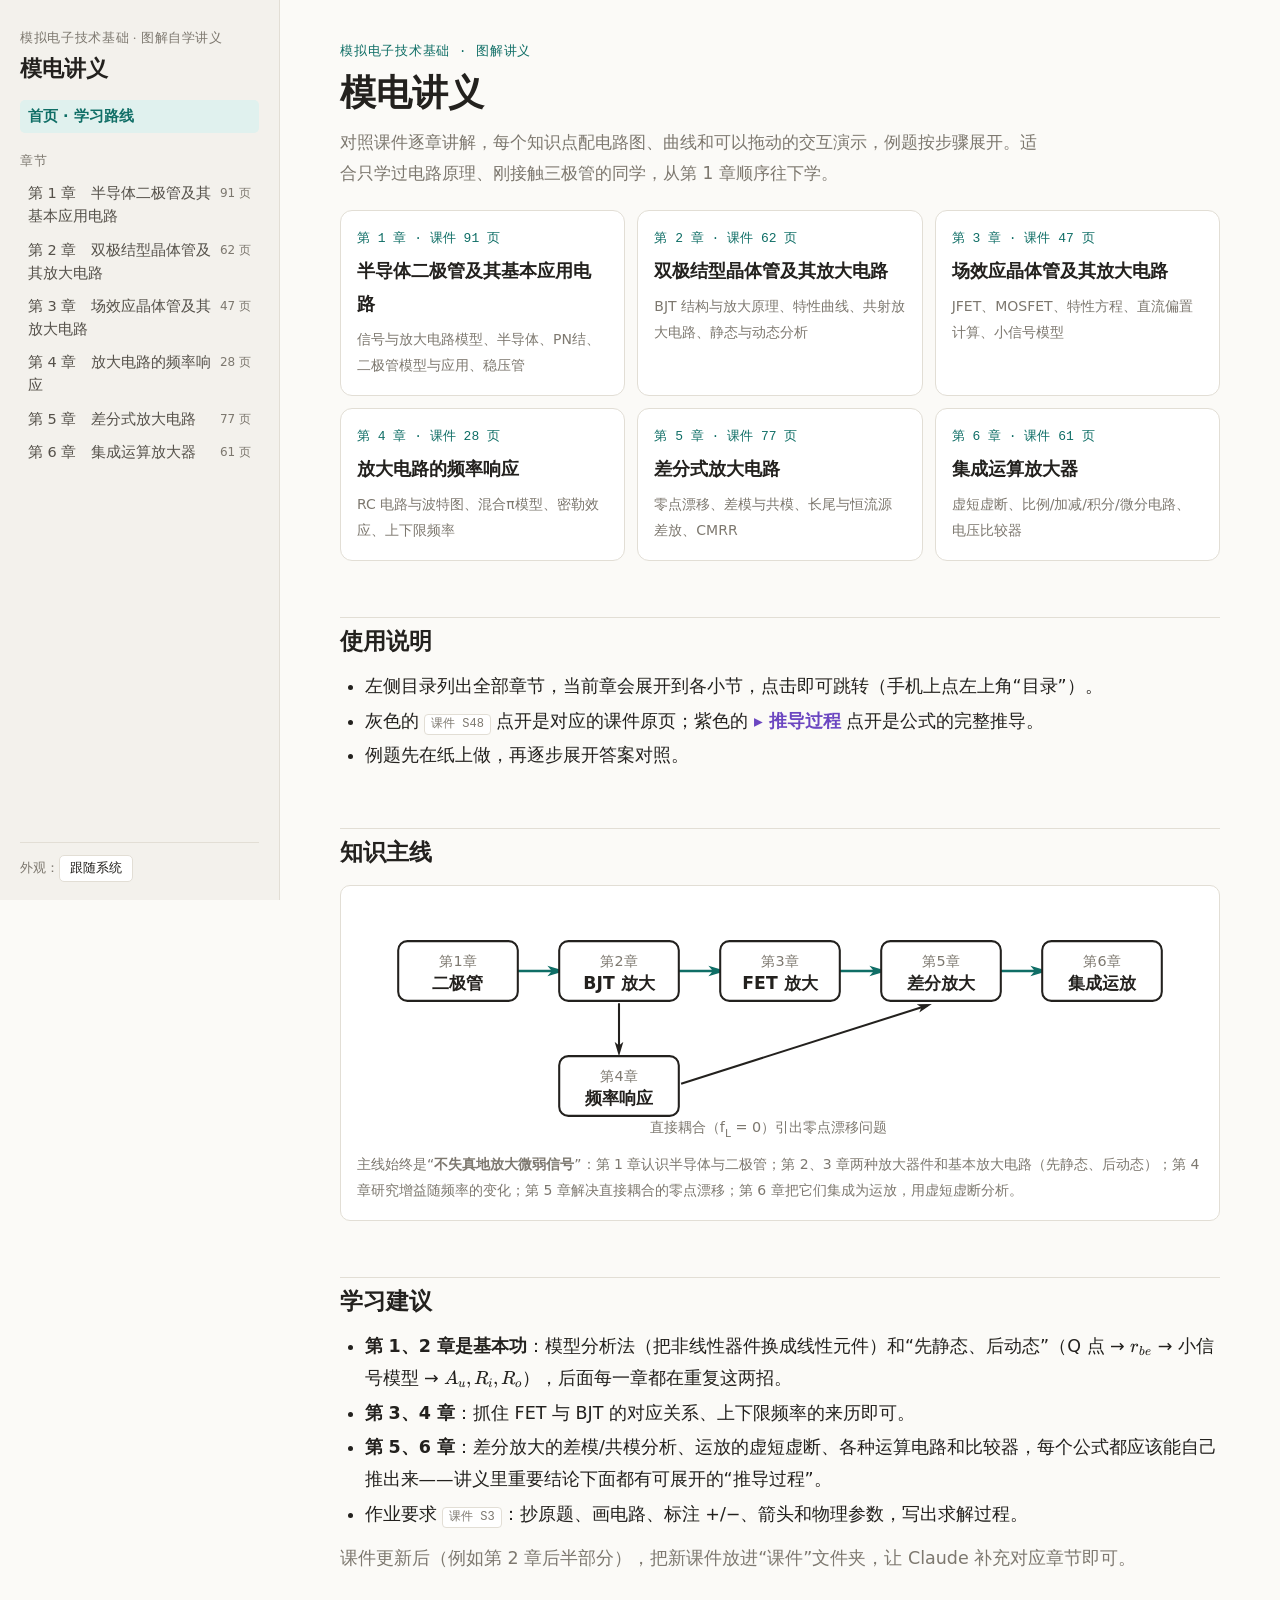
==== commit 98588865: "手机性能优化 Co-Authored-By: Claude Opus 5.5 <noreply@anthropic.com>" ====
--- a/index.html
+++ b/index.html
@@ -5,7 +5,7 @@
 <meta name="viewport" content="width=device-width,initial-scale=1">
 <title>模电讲义 · 目录</title>
 <link rel="stylesheet" href="assets/katex/katex.min.css">
-<link rel="stylesheet" href="assets/style.css">
+<link rel="stylesheet" href="assets/style.css?v=20261129">
 </head>
 <body>
 <div class="layout">
@@ -39,7 +39,7 @@
 </div>
 <script src="assets/katex/katex.min.js"></script>
 <script src="assets/katex/auto-render.min.js"></script>
-<script src="assets/common.js"></script>
+<script src="assets/common.js?v=20261129"></script>
 <script>
 (function(){
 document.getElementById('chs').innerHTML = CHAPTERS.map(function(c){
--- a/assets/style.css
+++ b/assets/style.css
@@ -38,7 +38,7 @@
 html{scroll-padding-top:24px}
 body{-webkit-text-size-adjust:100%}
 .sidebar{position:fixed;top:0;bottom:0;left:0;width:var(--sb-w);z-index:20;overflow-y:auto;background:var(--bg-side);
-  border-right:1px solid var(--line);padding:28px 20px 40px;font-size:14.5px;line-height:1.6}
+  border-right:1px solid var(--line);padding:28px 20px 12px;font-size:14.5px;line-height:1.6}
 .sidebar a{text-decoration:none}
 .sb-book{font-family:var(--f-serif);font-size:13px;color:var(--muted);letter-spacing:.05em}
 .sb-title{display:block;font-family:var(--f-serif);font-size:22px;font-weight:700;color:var(--ink)!important;margin:2px 0 14px}
@@ -103,6 +103,10 @@
 .fig{overflow-x:auto}
 .fig svg{display:block;width:100%;height:auto}
 .fig svg:not(.wide){max-width:600px;margin-inline:auto}
+/* every figure: scale never above 1.25 (desktop) / 0.75 (phone) of its drawing size, so sizes stay consistent */
+/* scale at most 1.0, and never taller than ~60% of the screen */
+svg.sz{display:block;width:100%;height:auto;max-width:min(calc(var(--vw) * 1px), calc(60vh * var(--vw) / var(--vh)));margin-inline:auto}
+.fig svg.sz:not(.wide){max-width:min(600px, calc(var(--vw) * 1px), calc(60vh * var(--vw) / var(--vh)))}
 .tbl td:first-child{white-space:nowrap}
 .cap{font-size:14px;color:var(--muted);margin-top:8px}
 .key{border-left:4px solid var(--accent);background:var(--accent-soft);padding:10px 14px;border-radius:0 8px 8px 0;margin:16px 0}
@@ -198,10 +202,10 @@
 .tblue{fill:var(--blue);font-size:13.5px;font-weight:700}
 .tamber{fill:var(--amber);font-size:13.5px;font-weight:700}
 .pm{fill:var(--red);font-size:15px;font-weight:700}
-.arr-red{stroke:var(--red);stroke-width:2;fill:none}
-.arr-blue{stroke:var(--blue);stroke-width:2;fill:none}
-.arr-acc{stroke:var(--accent);stroke-width:2.4;fill:none}
-.arr-amber{stroke:var(--amber);stroke-width:2.4;fill:none}
+.arr-red{stroke:var(--red);stroke-width:2;fill:none;stroke-linecap:round}
+.arr-blue{stroke:var(--blue);stroke-width:2;fill:none;stroke-linecap:round}
+.arr-acc{stroke:var(--accent);stroke-width:2.2;fill:none;stroke-linecap:round}
+.arr-amber{stroke:var(--amber);stroke-width:2.2;fill:none;stroke-linecap:round}
 .path-hl{stroke:var(--accent);stroke-width:6;fill:none;opacity:.3;stroke-linecap:round;stroke-linejoin:round}
 .path-hl2{stroke:var(--red);stroke-width:6;fill:none;opacity:.28;stroke-linecap:round;stroke-linejoin:round}
 .box-dash{fill:none;stroke:var(--muted);stroke-dasharray:5 4;stroke-width:1.3}
@@ -236,6 +240,13 @@
 .level{display:flex;gap:10px;align-items:baseline;border:1px solid var(--line);border-radius:8px;padding:8px 14px;margin:12px 0;background:var(--surface);font-size:15px}
 .level .lv{font-size:12px}
 
+/* collapsible figure (worked examples) */
+details.figfold{border:1px solid var(--line);border-left:4px solid var(--accent);border-radius:0 8px 8px 0;background:var(--surface);margin:10px 0;padding:0 14px}
+details.figfold > summary{cursor:pointer;padding:7px 0;font-weight:700;color:var(--accent);list-style:none;font-size:15px}
+details.figfold > summary::-webkit-details-marker{display:none}
+details.figfold > summary::before{content:'▸';display:inline-block;width:1.1em;transition:transform .15s}
+details.figfold[open] > summary::before{transform:rotate(90deg)}
+details.figfold[open]{padding-bottom:10px}
 /* collapsible derivation */
 details.deriv{border:1px solid var(--line);border-left:4px solid var(--violet);border-radius:0 8px 8px 0;background:var(--surface);margin:10px 0 16px;padding:0 14px}
 details.deriv > summary{cursor:pointer;padding:8px 0;font-weight:700;color:var(--violet);list-style:none}
@@ -245,6 +256,7 @@
 details.deriv > summary .hint{font-weight:400;color:var(--muted);font-size:13px;margin-left:6px}
 details.deriv[open]{padding-bottom:10px}
 details.deriv .step{display:grid;grid-template-columns:auto minmax(0,1fr);gap:4px 10px;align-items:baseline;margin:6px 0}
+details.deriv > .fig{margin:6px 0 12px}
 details.deriv .step > b{font-size:14px;color:var(--violet);white-space:nowrap}
 /* misconception + think boxes */
 .myth{border-left:4px solid var(--red);background:var(--p-tint);padding:10px 14px;border-radius:0 8px 8px 0;margin:16px 0}
@@ -273,7 +285,7 @@
   .lead{font-size:15.5px}
   .panel,.ex{padding:12px 10px;border-radius:8px}
   .key,.warn,.myth,.think{padding:8px 10px}
-  details.deriv{padding:0 10px}
+  details.deriv,details.figfold{padding:0 10px}
   .tbl{padding:4px 6px}
   table{font-size:14px}
   th,td{padding:6px 5px}
@@ -288,6 +300,10 @@
   .shots{grid-template-columns:repeat(2,minmax(0,1fr));gap:8px}
   .fig .zoomhint{display:block;font-size:12px;color:var(--muted);text-align:right;margin-top:2px}
   .fig svg{cursor:zoom-in}
+  svg.sz,.fig svg.sz:not(.wide){max-width:min(calc(var(--vw) * 0.75px), calc(70vh * var(--vw) / var(--vh)))}
+  .grid3 > .panel{display:flow-root}
+  .grid3 > .panel > svg.sz:first-child{float:left;width:42%;margin:0 12px 4px 0}
+  .grid3 > .panel > svg.sz:first-child + h4{margin-top:4px}
   .page-nav a{font-size:14px}
   .katex-display .katex{white-space:normal}
   .lightbox{padding:8px}
@@ -298,3 +314,50 @@
 .katex{white-space:normal}
 .arr-ink{stroke:var(--ink);stroke-width:1.8;fill:none}
 .katex{position:relative}
+
+/* one column on a wide screen: text and figures share one width, figure panels put the figure beside its controls / caption */
+@media (min-width:1400px){
+  [data-cols="1"] .layout article{max-width:1120px}
+  [data-cols="1"] .lead{max-width:none}
+  [data-cols="1"] .panel:has(> .fig):has(> .ctl,> .btns){display:grid;grid-template-columns:minmax(0,1.7fr) minmax(0,1fr);grid-template-rows:repeat(14,auto) 1fr;column-gap:28px;align-items:start}
+  [data-cols="1"] .panel:has(> .fig):has(> .ctl,> .btns) > .fig{grid-column:1;grid-row:1 / -1}
+  [data-cols="1"] .panel:has(> .fig):has(> .ctl,> .btns) > :not(.fig){grid-column:2}
+  [data-cols="1"] .panel:has(> .fig):has(> .ctl,> .btns) .ctl{grid-template-columns:auto minmax(0,1fr)}
+  [data-cols="1"] .panel:has(> .fig):has(> .ctl,> .btns) .ctl output{grid-column:1 / -1;text-align:left;margin-top:-6px}
+  [data-cols="1"] .panel.fig:has(> svg ~ .cap){display:grid;grid-template-columns:minmax(0,1.9fr) minmax(0,1fr);grid-template-rows:auto 1fr;column-gap:28px;align-items:center}
+  [data-cols="1"] .panel.fig:has(> svg ~ .cap) > svg{grid-column:1;grid-row:1 / -1}
+  [data-cols="1"] .panel.fig:has(> svg ~ .cap) > .cap{grid-column:2;grid-row:1;margin-top:0}
+  [data-cols="1"] .panel.fig:has(> svg ~ .cap) > .zoomhint{display:none}
+}
+
+/* main figure showing the numbers of an open derivation */
+svg.numon{outline:2px dashed var(--violet);outline-offset:4px;border-radius:4px}
+.fig.nofig,.cap.numcap{margin-top:4px}
+
+/* section cards in columns (see masonry() in common.js); the page never stretches past a sensible width */
+[data-cols="2"] .layout article{max-width:2000px}
+[data-cols="3"] .layout article{max-width:3000px}
+[data-cols="2"] .lead,[data-cols="3"] .lead{max-width:none}
+.mason.on{display:flex;gap:28px;align-items:flex-start}
+.mason.on > .mcol{flex:1 1 0;min-width:0}
+.mason.on .sec{background:var(--surface);border:1px solid var(--line);border-radius:12px;padding:4px 26px 18px;margin-bottom:28px}
+.mason.on .sec > h2:first-child{margin-top:18px;padding-top:0;border-top:0}
+.mason.on .sec .panel{background:var(--bg)}
+
+/* column picker + lock, pinned to the bottom of the sidebar */
+.sidebar{display:flex;flex-direction:column}
+.sb-tools{margin-top:auto;position:sticky;bottom:-12px;background:var(--bg-side);padding:12px 0 6px;border-top:1px solid var(--line);display:flex;flex-direction:column;gap:8px}
+.sb-cols{display:flex;align-items:center;gap:4px}
+.sb-cols button{min-width:28px;padding:2px 6px;border:1px solid var(--line);background:var(--surface);color:var(--ink2);cursor:pointer}
+.sb-cols button.on{background:var(--accent);border-color:var(--accent);color:#fff}
+.sb-cols .lock{display:inline-flex;align-items:center;justify-content:center;margin-left:6px;color:var(--muted)}
+.sb-cols .lock.on{background:var(--accent-soft);border-color:var(--accent);color:var(--accent)}
+@media (max-width:900px){ .sb-cols{display:none} }
+
+/* a little larger by default on desktop */
+@media (min-width:1000px){
+  body{font-size:17.5px}
+  article{max-width:880px}
+  svg.sz{max-width:min(calc(var(--vw) * 1.15px), calc(60vh * var(--vw) / var(--vh)))}
+  .fig svg.sz:not(.wide){max-width:min(680px, calc(var(--vw) * 1.15px), calc(60vh * var(--vw) / var(--vh)))}
+}
